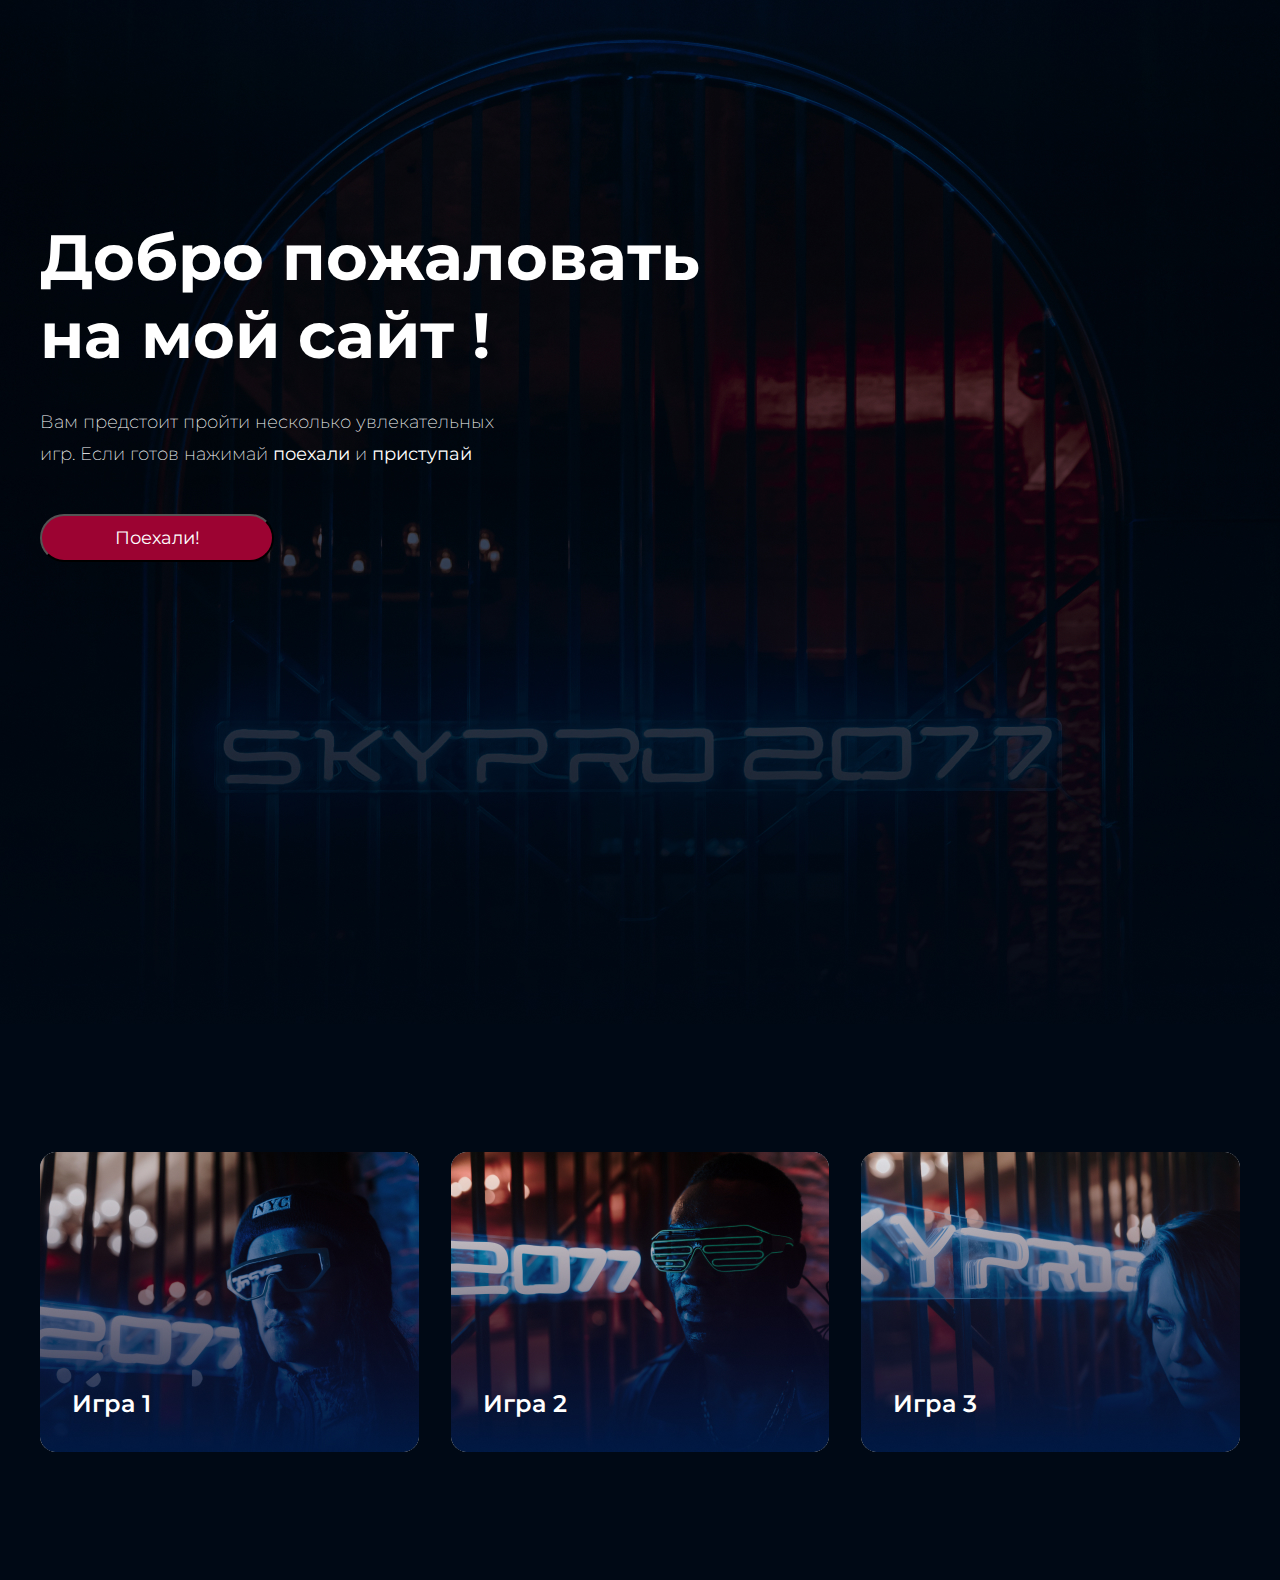
==== index.html @ e459713c "Sinhronise repozitory" ====
<!DOCTYPE html>
<html lang="ru">

<head>
    <meta charset="UTF-8">
    <meta name="viewport" content="width=device-width, initial-scale=1.0">
    <link rel="preconnect" href="https://fonts.gstatic.com" crossorigin>
    <link href="https://fonts.googleapis.com/css2?family=Montserrat:wght@200;400;500;600;700&display=swap"
        rel="stylesheet">
    <link rel="stylesheet" href="style.css">
    <script src="hw-02.js"></script>
    <title>Главная страница</title>
</head>

<body>
    <div class="top center">
        <h1 class="heading">Добро пожаловать <br>на мой сайт !</h1>
        <h3 class="intro">Вам предстоит пройти несколько увлекательных игр. Если готов нажимай <b>поехали</b> и
            <b>приступай</b>
        </h3>
        <button type="submit" class="top__game-btn">Поехали!</button>
    </div>
    <div class="game-box center">
        <div class="game">
            <div class="game__cont">
                <a href="#"><img src="./img/Game1.jpg" alt="Игра 1" class="game__item">
                    <div class="game__naming">Игра 1</div>
                </a>
            </div>
            <div class="game__cont">
                <a href="#"><img src="./img/Game2.jpg" alt="Игра 2" class="game__item">
                    <div class="game__naming">Игра 2</div>
                </a>
            </div>
            <div class="game__cont">
                <a href="#"><img src="./img/Game3.jpg" alt="Игра 3" class="game__item">
                    <div class="game__naming">Игра 3</div>
                </a>
            </div>
        </div>

    </div>

</body>

</html>
---- style.css ----
* {
    margin: 0;
    padding: 0;
}

a {
    text-decoration: none;
}

body {
    font-family: "Montserrat", sans-serif;
}

input,
button,
select {
    font-family: inherit;
}

.center {
    padding-left: calc(50% - 600px);
    padding-right: calc(50% - 600px);
}

.top {
    height: 1024px;
    background-image: url(./img/Top_pict.jpg);
    background-repeat: no-repeat;
    background-position: center;
    background-size: cover;
}

.heading {
    font-style: normal;
    font-weight: 700;
    font-size: 64px;
    line-height: normal;
    padding-top: 218px;
    color: #FFF;
    margin-bottom: 32px;
}

.intro {
    width: 480px;
    color: #FFF;
    font-size: 18px;
    font-style: normal;
    font-weight: 200;
    line-height: 32px;

}

.top__game-btn {
    margin-top: 44px;
    width: 234px;
    height: 48px;
    border-radius: 30px;
    background: #9C0332;
    color: #FFF;
    font-size: 18px;
    font-style: normal;
    font-weight: 400;
    line-height: normal;
    justify-content: center;
}

.game-box {
    height: 556px;
    background-color: #000915;
}

.game {
    padding-top: 128px;
    display: grid;
    gap: 32px;
    grid-template-columns: repeat(12, 1fr);
}

.game__cont {
    position: relative;
    display: flex;
    height: 300px;
    grid-column: span 4;
}

.game__item {
    border-radius: 16px;
    position: absolute;
}

.game__naming {
    position: absolute;
    padding-left: 32px;
    padding-top: 236px;
    color: #FFF;
    font-size: 24px;
    font-style: normal;
    font-weight: 600;
    line-height: 32px;
}
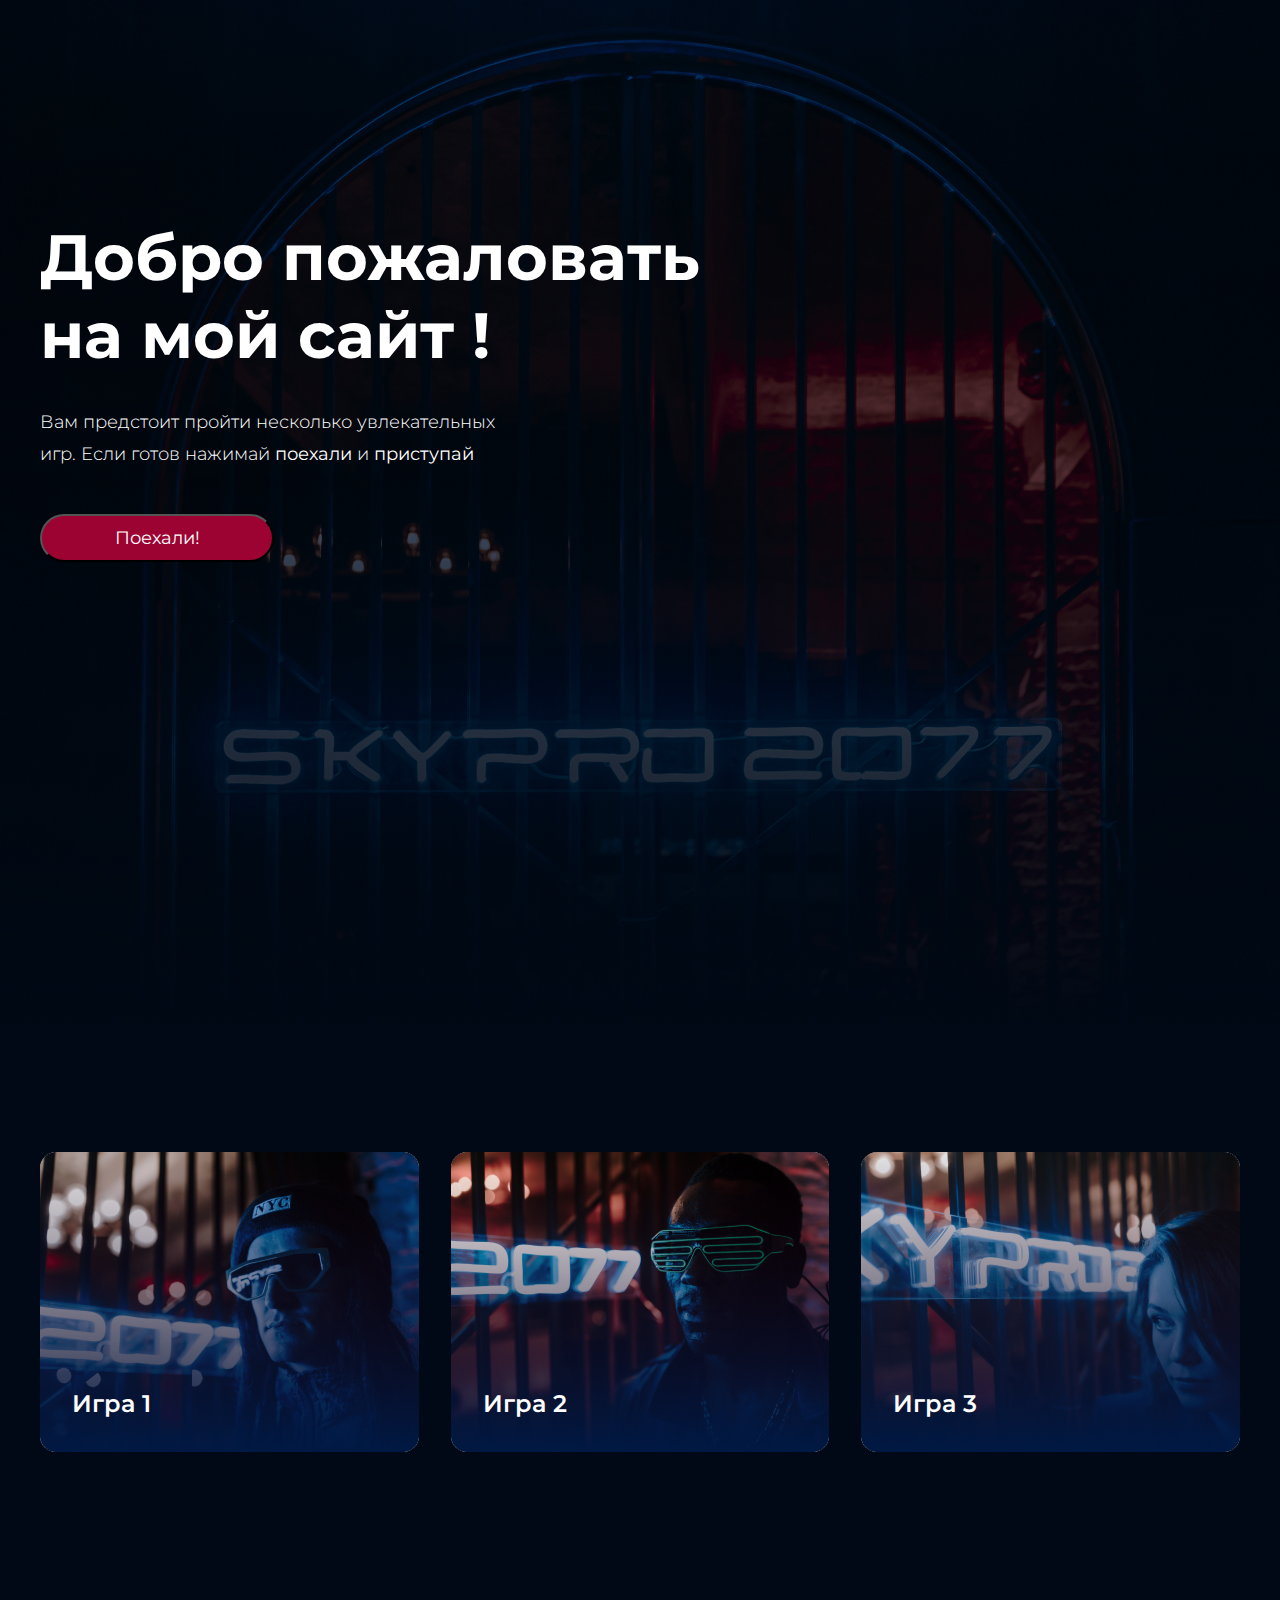
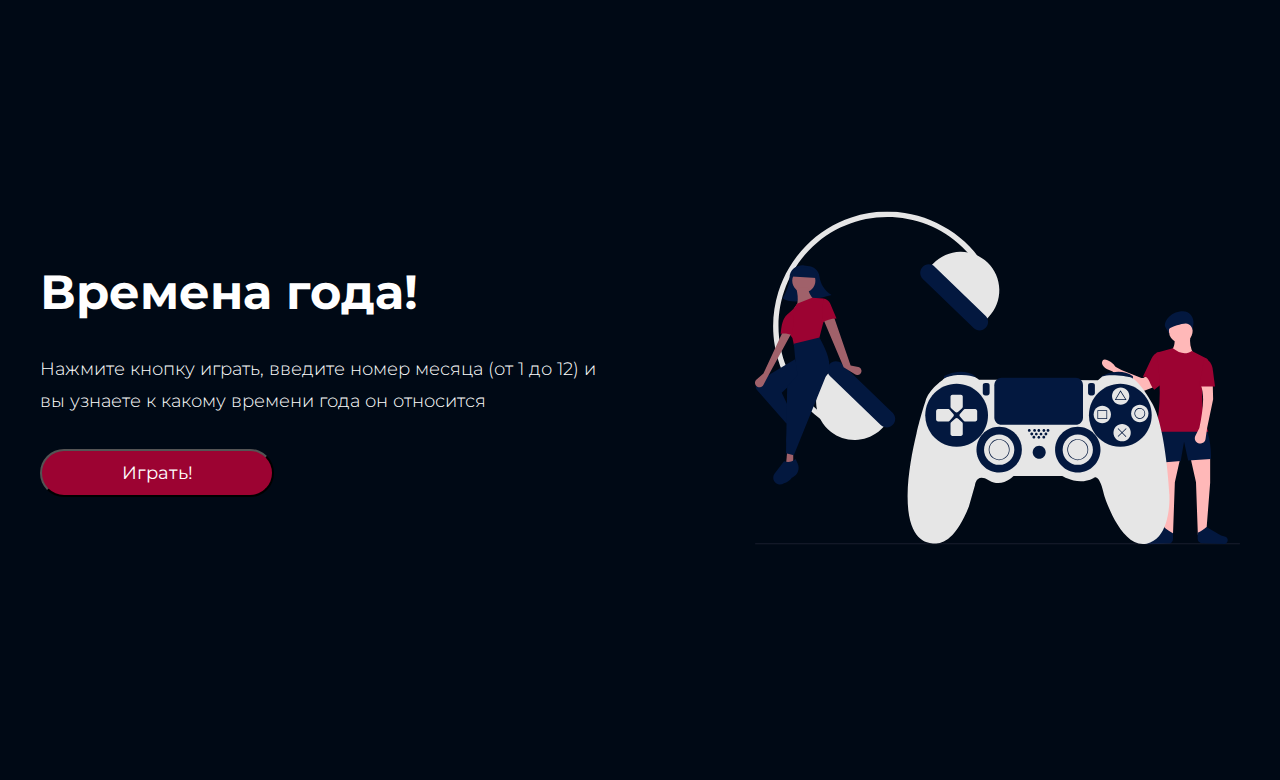
==== commit 7b865091: "Commit all changes" ====
--- a/index.html
+++ b/index.html
@@ -8,7 +8,6 @@
     <link href="https://fonts.googleapis.com/css2?family=Montserrat:wght@200;400;500;600;700&display=swap"
         rel="stylesheet">
     <link rel="stylesheet" href="style.css">
-    <script src="hw-02.js"></script>
     <title>Главная страница</title>
 </head>
 
@@ -18,7 +17,9 @@
         <h3 class="intro">Вам предстоит пройти несколько увлекательных игр. Если готов нажимай <b>поехали</b> и
             <b>приступай</b>
         </h3>
-        <button type="submit" class="top__game-btn">Поехали!</button>
+        <div class="button__game">
+            <button type="submit" class="top__game-btn">Поехали!</button>
+        </div>
     </div>
     <div class="game-box center">
         <div class="game">
@@ -41,6 +42,65 @@
 
     </div>
 
+    <div class="seasons center">
+        <div class="seasons__box">
+            <h2 class="seasons__heading">Времена года!</h2>
+            <div class="seasons__intro-box">
+                <h3 class="seasons__intro">Нажмите кнопку играть, введите номер месяца (от 1 до 12) и вы узнаете к
+                    какому
+                    времени
+                    года он относится</h3>
+            </div>
+            <div class="seasons__play">
+                <button type="submit" class="seasons__game-btn" onclick="season()">Играть!</button>
+            </div>
+        </div>
+        <div class="seasons__logo">
+            <a href="#"><img class="logo__game" src="./img/video_game_logo.svg" alt="logo"></a>
+        </div>
+    </div>
+
+    <script>
+        function season() {
+            let monthNumber = prompt('Введите номер месяца');
+            let isNumb = !isNaN(Number(monthNumber));
+
+            if (isNumb === true) {
+
+                if (monthNumber == 1 || monthNumber == 2 || monthNumber == 12) {
+                    let result = 'Зима';
+                    console.log(result);
+                    // return result;
+                }
+                else if (monthNumber >= 3 && monthNumber <= 5) {
+                    let result = 'Весна';
+                    console.log(result);
+                    // return result;
+                }
+                else if (monthNumber >= 6 && monthNumber <= 8) {
+                    let result = 'Лето';
+                    console.log(result);
+                    // return result;
+                }
+                else if (monthNumber >= 9 && monthNumber <= 11) {
+                    let result = 'Осень';
+                    console.log(result);
+                    // return result;
+                }
+                else if (monthNumber < 1 || monthNumber > 12) {
+                    let result = 'Вы ввели неверный номер месяца';
+                    console.log(result);
+                    // return result;
+                }
+            }
+            else {
+                let result = 'Введенный параметр не является числом';
+                console.log(result);
+                // return result;
+            }
+        }
+    </script>
+
 </body>
-
+    
 </html>--- a/style.css
+++ b/style.css
@@ -1,100 +1,239 @@
 * {
-    margin: 0;
-    padding: 0;
+  margin: 0;
+  padding: 0;
 }
 
 a {
-    text-decoration: none;
+  text-decoration: none;
 }
 
 body {
-    font-family: "Montserrat", sans-serif;
+  font-family: "Montserrat", sans-serif;
 }
 
 input,
 button,
 select {
-    font-family: inherit;
+  font-family: inherit;
 }
 
 .center {
-    padding-left: calc(50% - 600px);
-    padding-right: calc(50% - 600px);
+  padding-left: calc(50% - 600px);
+  padding-right: calc(50% - 600px);
 }
 
 .top {
-    height: 1024px;
-    background-image: url(./img/Top_pict.jpg);
-    background-repeat: no-repeat;
-    background-position: center;
-    background-size: cover;
+  height: 1024px;
+  background-image: url(./img/Top_pict.jpg);
+  background-repeat: no-repeat;
+  background-position: center;
+  background-size: cover;
+}
+.top__game-btn {
+  width: 234px;
+  height: 48px;
+  border-radius: 30px;
+  background: #9C0332;
+  color: #FFF;
+  font-size: 18px;
+  font-style: normal;
+  font-weight: 400;
+  line-height: normal;
+  justify-content: center;
+  transition: all 0.3s;
+}
+.top__game-btn:hover {
+  background-color: #EB443F;
+  transform: scale(1.05);
+  box-shadow: 0 0 5px;
 }
 
 .heading {
-    font-style: normal;
-    font-weight: 700;
-    font-size: 64px;
-    line-height: normal;
-    padding-top: 218px;
-    color: #FFF;
+  font-style: normal;
+  font-weight: 700;
+  font-size: 64px;
+  line-height: normal;
+  padding-top: 218px;
+  color: #FFF;
+  margin-bottom: 32px;
+}
+
+.intro {
+  margin-bottom: 44px;
+  width: 480px;
+  color: #FFF;
+  font-size: 18px;
+  font-style: normal;
+  font-weight: 300;
+  line-height: 32px;
+}
+
+.game {
+  padding-top: 128px;
+  display: grid;
+  gap: 32px;
+  grid-template-columns: repeat(12, 1fr);
+}
+.game-box {
+  height: 556px;
+  background-color: #000915;
+}
+.game__cont {
+  position: relative;
+  display: flex;
+  height: 300px;
+  grid-column: span 4;
+}
+.game__item {
+  border-radius: 16px;
+  position: absolute;
+  transition: all 0.3s;
+}
+.game__item:hover {
+  transform: scale(1.05);
+  box-shadow: 0 0 5px;
+}
+.game__naming {
+  position: absolute;
+  padding-left: 32px;
+  padding-top: 236px;
+  color: #FFF;
+  font-size: 24px;
+  font-style: normal;
+  font-weight: 600;
+  line-height: 32px;
+  transition: all 0.3s;
+}
+.game__naming:hover {
+  transform: scale(1.05);
+}
+
+.seasons {
+  height: 800px;
+  background-color: #000915;
+  display: flex;
+  flex-direction: row;
+  gap: 135px;
+  align-items: center;
+}
+.seasons__box {
+  width: 584px;
+  display: flex;
+  flex-direction: column;
+  gap: 32px;
+}
+.seasons__heading {
+  font-style: normal;
+  font-weight: 700;
+  font-size: 48px;
+  line-height: normal;
+  color: #FFF;
+}
+.seasons__intro {
+  color: #FFF;
+  font-size: 18px;
+  font-style: normal;
+  font-weight: 300;
+  line-height: 32px;
+}
+.seasons__game-btn {
+  width: 234px;
+  height: 48px;
+  border-radius: 30px;
+  background: #9C0332;
+  color: #FFF;
+  font-size: 18px;
+  font-style: normal;
+  font-weight: 400;
+  line-height: normal;
+  justify-content: center;
+  transition: all 0.3s;
+}
+.seasons__game-btn:hover {
+  background-color: #EB443F;
+  transform: scale(1.05);
+  box-shadow: 0 0 5px;
+}
+
+@media (max-width: 767px) {
+  .center {
+    padding-left: 16px;
+    padding-right: 16px;
+  }
+  .top {
+    background-position: 31%;
+    height: 735px;
+    display: flex;
+    flex-direction: column;
+    align-items: center;
+  }
+  .top__game-btn {
+    width: 234px;
+    align-content: center;
+  }
+  .heading {
+    font-size: 32px;
+    padding-top: 238px;
     margin-bottom: 32px;
-}
-
-.intro {
-    width: 480px;
-    color: #FFF;
-    font-size: 18px;
-    font-style: normal;
+    -moz-text-align-last: center;
+         text-align-last: center;
+  }
+  .intro {
+    width: 343px;
+    font-size: 14px;
     font-weight: 200;
-    line-height: 32px;
-
-}
-
-.top__game-btn {
-    margin-top: 44px;
+    line-height: 22px;
+    text-align: center;
+  }
+  .game {
+    display: flex;
+    flex-direction: column;
+    gap: 32px;
+    align-items: center;
+    flex-wrap: wrap;
+  }
+  .game-box {
+    height: 1220px;
+  }
+  .game__cont {
+    width: 343px;
+  }
+  .game__naming {
+    padding-left: 16px;
+  }
+  .game__item {
+    width: 343px;
+    height: 300px;
+  }
+  .seasons {
+    height: 654px;
+    flex-direction: column;
+    gap: 64px;
+    align-items: center;
+  }
+  .seasons__heading {
+    font-size: 32px;
+  }
+  .seasons__intro {
+    font-size: 14px;
+    font-weight: 200;
+    line-height: 22px;
+    text-align: center;
+    padding: 0 2px 0 2px;
+  }
+  .seasons__intro-box {
+    width: 343px;
+  }
+  .seasons__box {
+    padding-top: 51px;
+    width: 343px;
+    align-items: center;
+  }
+  .seasons__game-btn {
     width: 234px;
-    height: 48px;
-    border-radius: 30px;
-    background: #9C0332;
-    color: #FFF;
-    font-size: 18px;
-    font-style: normal;
-    font-weight: 400;
-    line-height: normal;
-    justify-content: center;
-}
-
-.game-box {
-    height: 556px;
-    background-color: #000915;
-}
-
-.game {
-    padding-top: 128px;
-    display: grid;
-    gap: 32px;
-    grid-template-columns: repeat(12, 1fr);
-}
-
-.game__cont {
-    position: relative;
-    display: flex;
-    height: 300px;
-    grid-column: span 4;
-}
-
-.game__item {
-    border-radius: 16px;
-    position: absolute;
-}
-
-.game__naming {
-    position: absolute;
-    padding-left: 32px;
-    padding-top: 236px;
-    color: #FFF;
-    font-size: 24px;
-    font-style: normal;
-    font-weight: 600;
-    line-height: 32px;
-}+    align-content: center;
+  }
+  .logo__game {
+    width: 343px;
+  }
+}/*# sourceMappingURL=style.css.map */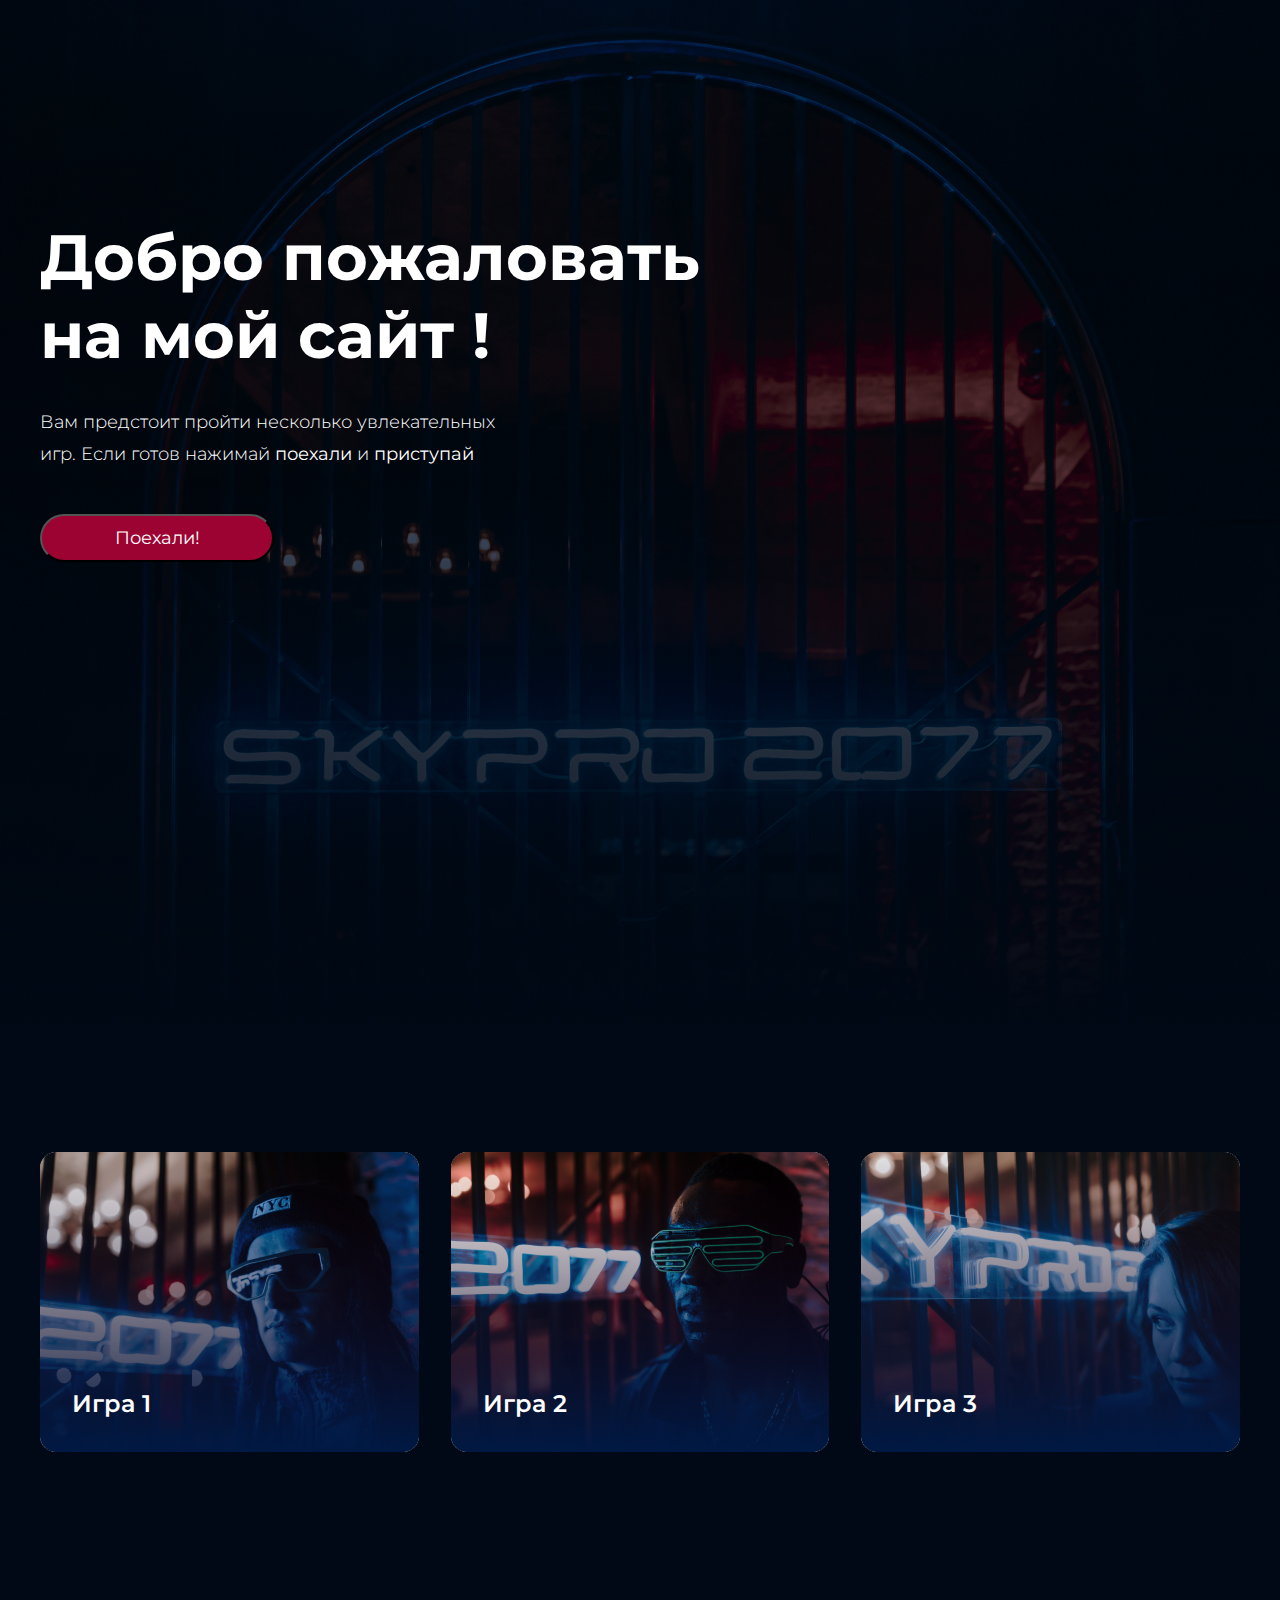
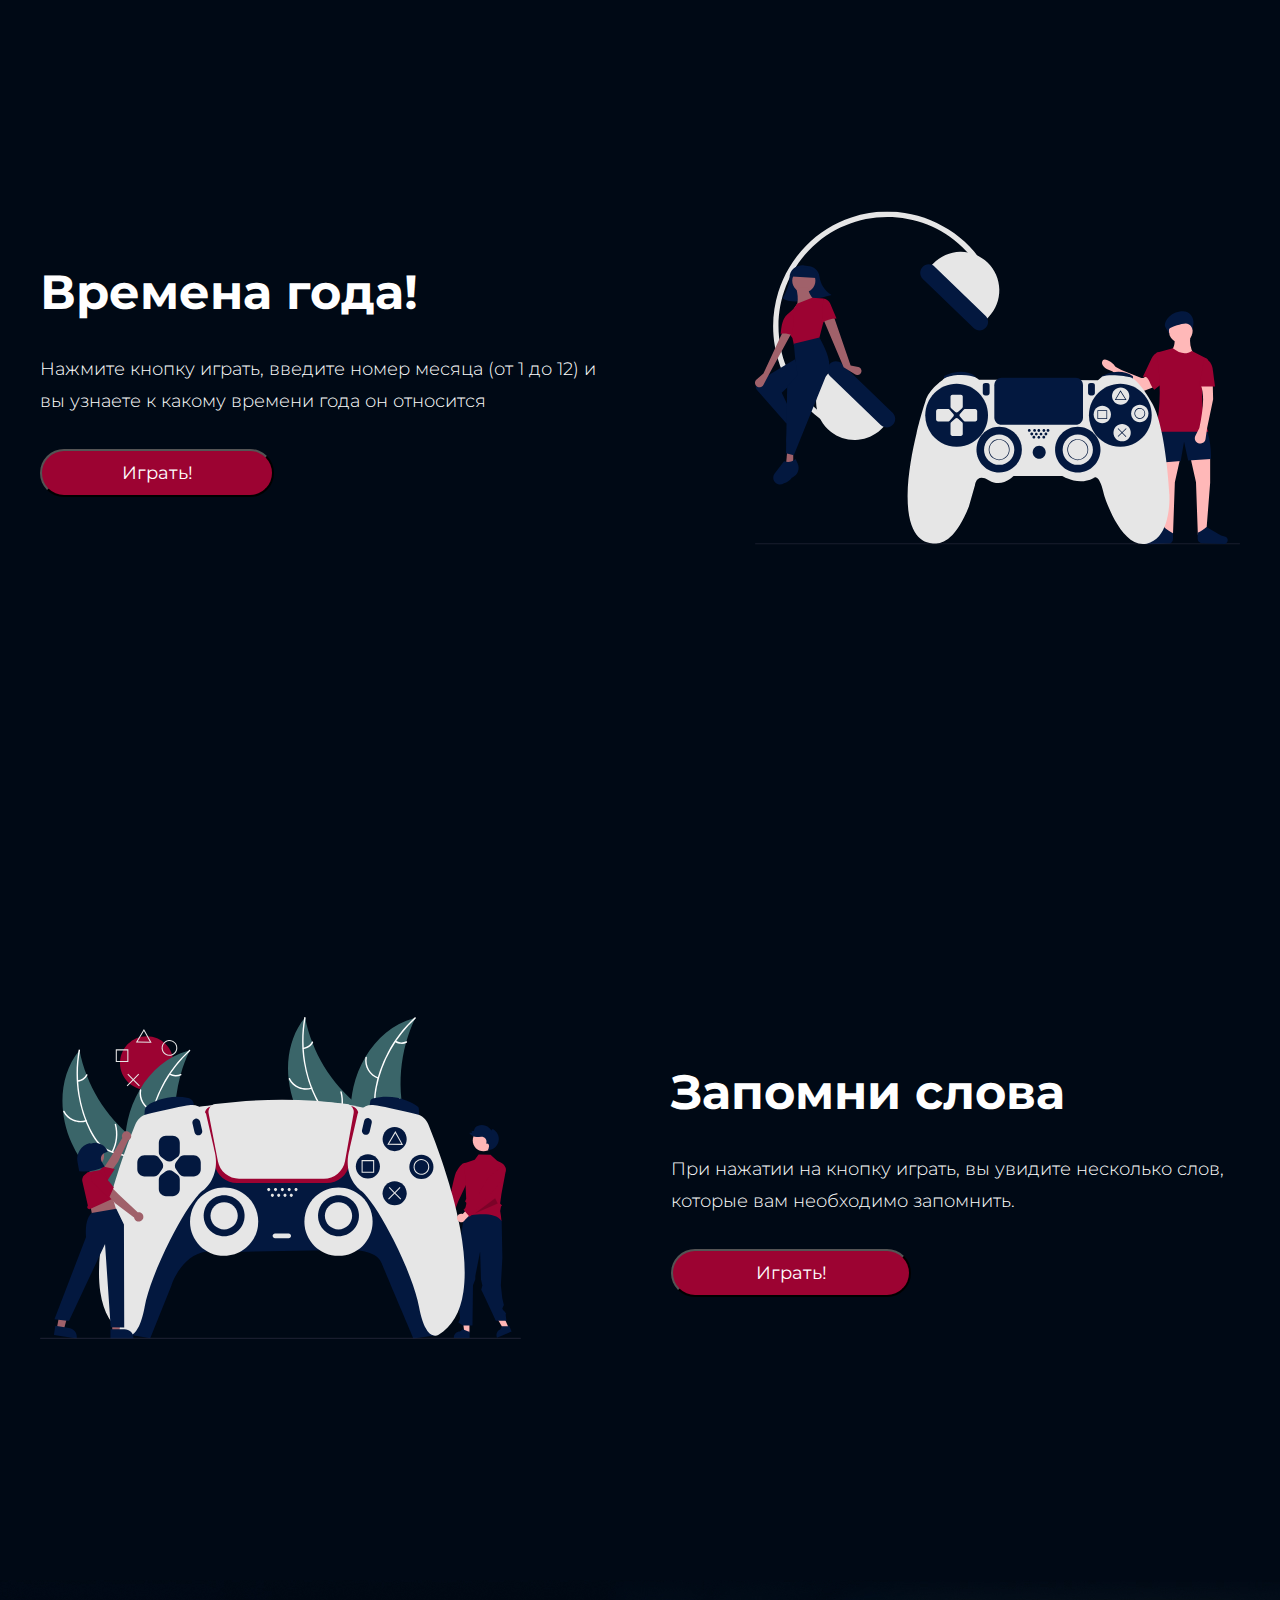
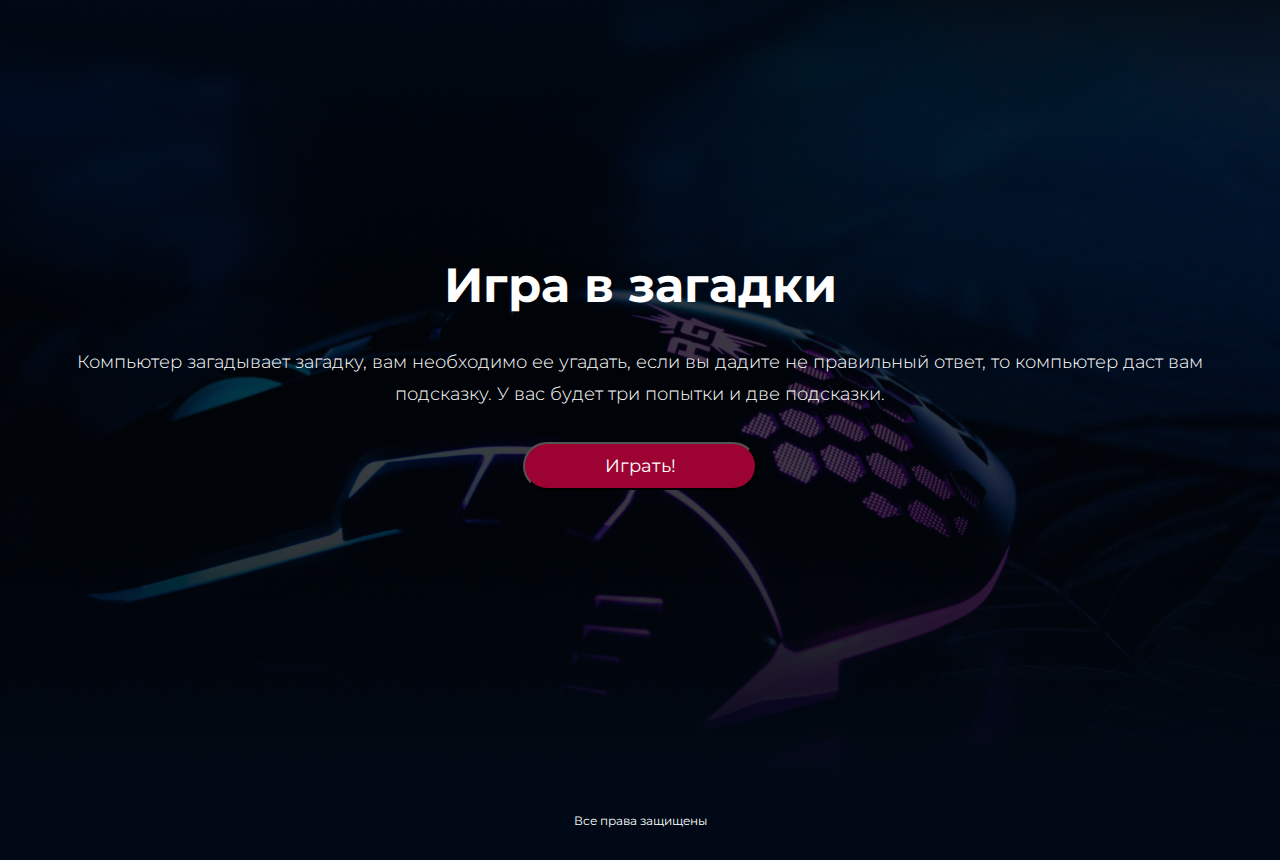
==== commit 7a4528f2: "Commit all changes" ====
--- a/index.html
+++ b/index.html
@@ -7,20 +7,22 @@
     <link rel="preconnect" href="https://fonts.gstatic.com" crossorigin>
     <link href="https://fonts.googleapis.com/css2?family=Montserrat:wght@200;400;500;600;700&display=swap"
         rel="stylesheet">
-    <link rel="stylesheet" href="style.css">
+    <link rel="stylesheet" href="./CSS/style.css">
     <title>Главная страница</title>
 </head>
 
 <body>
+
     <div class="top center">
-        <h1 class="heading">Добро пожаловать <br>на мой сайт !</h1>
-        <h3 class="intro">Вам предстоит пройти несколько увлекательных игр. Если готов нажимай <b>поехали</b> и
+        <h1 class="top__heading">Добро пожаловать <br>на мой сайт !</h1>
+        <h3 class="top__intro">Вам предстоит пройти несколько увлекательных игр. Если готов нажимай <b>поехали</b> и
             <b>приступай</b>
         </h3>
-        <div class="button__game">
-            <button type="submit" class="top__game-btn">Поехали!</button>
+        <div class="top__play">
+            <button type="submit" class="top__play-btn">Поехали!</button>
         </div>
     </div>
+
     <div class="game-box center">
         <div class="game">
             <div class="game__cont">
@@ -52,7 +54,7 @@
                     года он относится</h3>
             </div>
             <div class="seasons__play">
-                <button type="submit" class="seasons__game-btn" onclick="season()">Играть!</button>
+                <button type="submit" class="seasons__game-btn" onclick="alert(season())">Играть!</button>
             </div>
         </div>
         <div class="seasons__logo">
@@ -60,7 +62,44 @@
         </div>
     </div>
 
-    <script>
+    <div class="remember center">
+        <div class="remember__logo">
+            <a href="#"><img class="logo__game" src="./img/undraw_gaming_re_cma2.svg" alt="logo"></a>
+        </div>
+        <div class="remember__box">
+            <h2 class="remember__heading">Запомни слова</h2>
+            <div class="remember__intro-box">
+                <h3 class="remember__intro">При нажатии на кнопку играть, вы увидите несколько слов,
+                    которые вам необходимо запомнить.</h3>
+            </div>
+            <div class="remeber__play">
+                <button type="submit" class="remember__play-btn" onclick="alert(remember())">Играть!</button>
+            </div>
+        </div>
+    </div>
+
+    <div class="riddle center">
+        <div class="riddle__box">
+            <h2 class="riddle__heading">Игра в загадки</h2>
+            <h3 class="riddle__intro">Компьютер загадывает загадку, вам необходимо ее угадать, если вы дадите не
+                правильный ответ, то компьютер даст вам подсказку. У вас будет три попытки и две подсказки.</b>
+            </h3>
+            <div class="riddle__play">
+                <button type="submit" class="riddle__play-btn" onclick="">Играть!</button>
+            </div>
+        </div>
+    </div>
+
+    <footer>
+        <div class="footer center">
+            <h4 class="footer__copyright">Все права защищены</h4>
+        </div>
+    </footer>
+
+
+    <script src="./JS/game-01.js"></script>
+
+    <!-- <script>
         function season() {
             let monthNumber = prompt('Введите номер месяца');
             let isNumb = !isNaN(Number(monthNumber));
@@ -68,39 +107,27 @@
             if (isNumb === true) {
 
                 if (monthNumber == 1 || monthNumber == 2 || monthNumber == 12) {
-                    let result = 'Зима';
-                    console.log(result);
-                    // return result;
+                    return 'Зима';
                 }
                 else if (monthNumber >= 3 && monthNumber <= 5) {
-                    let result = 'Весна';
-                    console.log(result);
-                    // return result;
+                    return 'Весна';
                 }
                 else if (monthNumber >= 6 && monthNumber <= 8) {
-                    let result = 'Лето';
-                    console.log(result);
-                    // return result;
+                    return 'Лето';
                 }
                 else if (monthNumber >= 9 && monthNumber <= 11) {
-                    let result = 'Осень';
-                    console.log(result);
-                    // return result;
+                    return 'Осень';
                 }
                 else if (monthNumber < 1 || monthNumber > 12) {
-                    let result = 'Вы ввели неверный номер месяца';
-                    console.log(result);
-                    // return result;
+                    return 'Вы ввели неверный номер месяца';
                 }
             }
             else {
-                let result = 'Введенный параметр не является числом';
-                console.log(result);
-                // return result;
+                return 'Введенный параметр не является числом';
             }
         }
-    </script>
+    </script> -->
 
 </body>
-    
+
 </html>--- a/CSS/style.css
+++ b/CSS/style.css
@@ -0,0 +1,406 @@
+* {
+  margin: 0;
+  padding: 0;
+}
+
+a {
+  text-decoration: none;
+}
+
+body {
+  font-family: "Montserrat", sans-serif;
+}
+
+input,
+button,
+select {
+  font-family: inherit;
+}
+
+.center {
+  padding-left: calc(50% - 600px);
+  padding-right: calc(50% - 600px);
+}
+
+.top {
+  height: 1024px;
+  background-image: url(../img/Top_pict.jpg);
+  background-repeat: no-repeat;
+  background-position: center;
+  background-size: cover;
+}
+.top__play-btn {
+  width: 234px;
+  height: 48px;
+  border-radius: 30px;
+  background: #9C0332;
+  color: #FFF;
+  font-size: 18px;
+  font-style: normal;
+  font-weight: 400;
+  line-height: normal;
+  justify-content: center;
+  transition: all 0.3s;
+}
+.top__play-btn:hover {
+  background-color: #EB443F;
+  transform: scale(1.05);
+  box-shadow: 0 0 5px;
+}
+.top__heading {
+  font-style: normal;
+  font-weight: 700;
+  font-size: 64px;
+  line-height: normal;
+  padding-top: 218px;
+  color: #FFF;
+  margin-bottom: 32px;
+}
+.top__intro {
+  margin-bottom: 44px;
+  width: 480px;
+  color: #FFF;
+  font-size: 18px;
+  font-style: normal;
+  font-weight: 300;
+  line-height: 32px;
+}
+
+.game {
+  padding-top: 128px;
+  display: grid;
+  gap: 32px;
+  grid-template-columns: repeat(12, 1fr);
+}
+.game-box {
+  height: 556px;
+  background-color: #000915;
+}
+.game__cont {
+  position: relative;
+  display: flex;
+  height: 300px;
+  grid-column: span 4;
+}
+.game__item {
+  border-radius: 16px;
+  position: absolute;
+  transition: all 0.3s;
+}
+.game__item:hover {
+  transform: scale(1.05);
+  box-shadow: 0 0 5px;
+}
+.game__naming {
+  position: absolute;
+  padding-left: 32px;
+  padding-top: 236px;
+  color: #FFF;
+  font-size: 24px;
+  font-style: normal;
+  font-weight: 600;
+  line-height: 32px;
+  transition: all 0.3s;
+}
+.game__naming:hover {
+  transform: scale(1.05);
+}
+
+.seasons {
+  height: 800px;
+  background-color: #000915;
+  display: flex;
+  flex-direction: row;
+  gap: 135px;
+  align-items: center;
+}
+.seasons__box {
+  width: 584px;
+  display: flex;
+  flex-direction: column;
+  gap: 32px;
+}
+.seasons__heading {
+  font-style: normal;
+  font-weight: 700;
+  font-size: 48px;
+  line-height: normal;
+  color: #FFF;
+}
+.seasons__intro {
+  color: #FFF;
+  font-size: 18px;
+  font-style: normal;
+  font-weight: 300;
+  line-height: 32px;
+}
+.seasons__game-btn {
+  width: 234px;
+  height: 48px;
+  border-radius: 30px;
+  background: #9C0332;
+  color: #FFF;
+  font-size: 18px;
+  font-style: normal;
+  font-weight: 400;
+  line-height: normal;
+  justify-content: center;
+  transition: all 0.3s;
+}
+.seasons__game-btn:hover {
+  background-color: #EB443F;
+  transform: scale(1.05);
+  box-shadow: 0 0 5px;
+}
+
+.remember {
+  height: 800px;
+  background-color: #000915;
+  display: flex;
+  flex-direction: row;
+  gap: 150px;
+  align-items: center;
+}
+.remember__box {
+  width: 588px;
+  display: flex;
+  flex-direction: column;
+  gap: 32px;
+}
+.remember__heading {
+  font-style: normal;
+  font-weight: 700;
+  font-size: 48px;
+  line-height: normal;
+  color: #FFF;
+}
+.remember__intro {
+  color: #FFF;
+  font-size: 18px;
+  font-style: normal;
+  font-weight: 300;
+  line-height: 32px;
+}
+.remember__play-btn {
+  width: 240px;
+  height: 48px;
+  border-radius: 30px;
+  background: #9C0332;
+  color: #FFF;
+  font-size: 18px;
+  font-style: normal;
+  font-weight: 400;
+  line-height: normal;
+  justify-content: center;
+  transition: all 0.3s;
+}
+.remember__play-btn:hover {
+  background-color: #EB443F;
+  transform: scale(1.05);
+  box-shadow: 0 0 5px;
+}
+
+.riddle {
+  height: 800px;
+  background-image: url(../img/unsplash_iO0I6-mhDEY.jpg);
+  background-repeat: no-repeat;
+  background-position: center;
+  background-size: cover;
+}
+.riddle__box {
+  display: flex;
+  flex-direction: column;
+  gap: 32px;
+  align-items: center;
+  padding-top: 276px;
+}
+.riddle__play-btn {
+  width: 234px;
+  height: 48px;
+  border-radius: 30px;
+  background: #9C0332;
+  color: #FFF;
+  font-size: 18px;
+  font-style: normal;
+  font-weight: 400;
+  line-height: normal;
+  justify-content: center;
+  transition: all 0.3s;
+}
+.riddle__play-btn:hover {
+  background-color: #EB443F;
+  transform: scale(1.05);
+  box-shadow: 0 0 5px;
+}
+.riddle__heading {
+  font-style: normal;
+  font-weight: 700;
+  font-size: 48px;
+  line-height: normal;
+  color: #FFF;
+}
+.riddle__intro {
+  color: #FFF;
+  font-size: 18px;
+  font-style: normal;
+  font-weight: 300;
+  line-height: 32px;
+  text-align: center;
+}
+
+.footer {
+  height: 80px;
+  background-color: #000915;
+  display: flex;
+  justify-content: center;
+  align-items: center;
+}
+.footer__copyright {
+  color: #FFF;
+  font-size: 12px;
+  font-style: normal;
+  font-weight: 400;
+  line-height: normal;
+  text-align: center;
+}
+
+@media (max-width: 767px) {
+  .center {
+    padding-left: 16px;
+    padding-right: 16px;
+  }
+  .top {
+    background-position: 31%;
+    height: 735px;
+    display: flex;
+    flex-direction: column;
+    align-items: center;
+  }
+  .top__play-btn {
+    width: 234px;
+    align-content: center;
+  }
+  .top__heading {
+    font-size: 32px;
+    padding-top: 238px;
+    margin-bottom: 32px;
+    -moz-text-align-last: center;
+         text-align-last: center;
+  }
+  .top__intro {
+    width: 343px;
+    font-size: 14px;
+    font-weight: 200;
+    line-height: 22px;
+    text-align: center;
+  }
+  .game {
+    display: flex;
+    flex-direction: column;
+    gap: 32px;
+    align-items: center;
+    flex-wrap: wrap;
+  }
+  .game-box {
+    height: 1220px;
+  }
+  .game__cont {
+    width: 343px;
+  }
+  .game__naming {
+    padding-left: 16px;
+  }
+  .game__item {
+    width: 343px;
+    height: 300px;
+  }
+  .seasons {
+    height: 654px;
+    flex-direction: column;
+    gap: 64px;
+    align-items: center;
+  }
+  .seasons__heading {
+    font-size: 32px;
+  }
+  .seasons__intro {
+    font-size: 14px;
+    font-weight: 200;
+    line-height: 22px;
+    text-align: center;
+    padding: 0 2px 0 2px;
+  }
+  .seasons__intro-box {
+    width: 343px;
+  }
+  .seasons__box {
+    padding-top: 51px;
+    width: 343px;
+    align-items: center;
+  }
+  .seasons__game-btn {
+    width: 234px;
+    align-content: center;
+  }
+  .logo__game {
+    width: 343px;
+  }
+  .remember {
+    padding-top: 51px;
+    height: 800px;
+    flex-direction: column-reverse;
+    gap: 64px;
+  }
+  .remember__heading {
+    font-size: 32px;
+  }
+  .remember__intro {
+    font-size: 14px;
+    font-weight: 200;
+    line-height: 22px;
+    text-align: center;
+    padding: 0 2px 0 2px;
+  }
+  .remember__intro-box {
+    width: 343px;
+  }
+  .remember__box {
+    width: 343px;
+    align-items: center;
+  }
+  .remember__play-btn {
+    width: 234px;
+    align-content: center;
+  }
+  .remember__logo {
+    padding-bottom: 90px;
+  }
+  .riddle {
+    height: 800px;
+    flex-direction: column;
+    gap: 64px;
+  }
+  .riddle__heading {
+    font-size: 32px;
+    padding-top: 0;
+  }
+  .riddle__intro {
+    font-size: 14px;
+    font-weight: 200;
+    line-height: 22px;
+    text-align: center;
+    padding: 0 2px 0 2px;
+  }
+  .riddle__intro-box {
+    width: 343px;
+  }
+  .riddle__box {
+    width: 343px;
+    align-items: center;
+    padding-top: 51px;
+  }
+  .riddle__play-btn {
+    width: 234px;
+    align-content: center;
+  }
+}/*# sourceMappingURL=style.css.map */